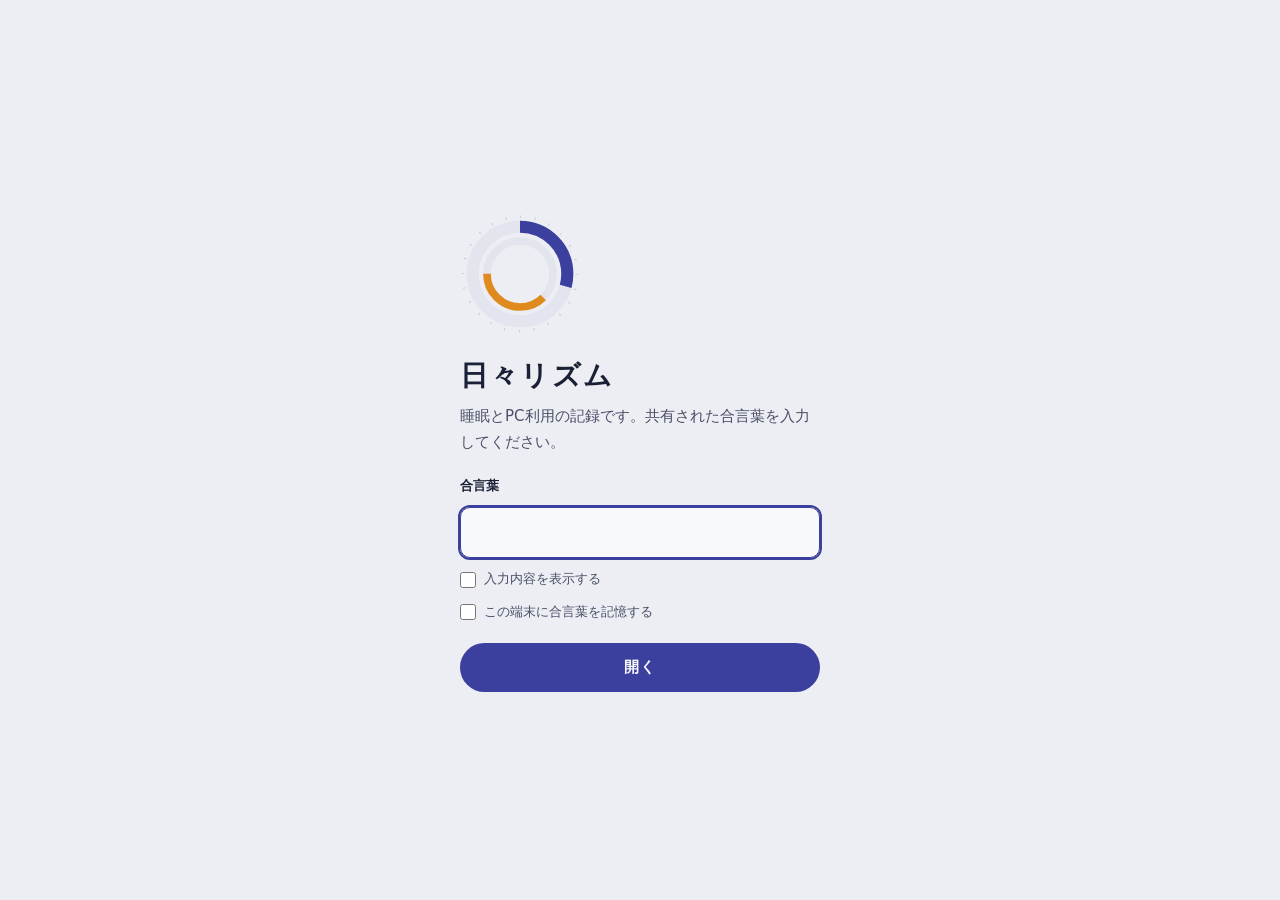
==== index.html @ 051078a7 "公開データを更新 2026-11-14T20:00+09:00" ====
<!doctype html>
<html lang="ja">
<head>
<meta charset="utf-8">
<meta name="viewport" content="width=device-width, initial-scale=1">
<meta name="robots" content="noindex, nofollow, noarchive">
<meta name="referrer" content="no-referrer">
<meta name="color-scheme" content="light dark">
<meta http-equiv="Content-Security-Policy" content="default-src 'none'; script-src 'self'; style-src 'self'; connect-src 'self'; img-src 'self' data:; base-uri 'none'; form-action 'self'">
<title>日々リズム</title>
<link rel="icon" href="data:,">
<link rel="stylesheet" href="style.css">
</head>
<body>

<main id="gate" class="gate" hidden>
  <form id="gate-form" class="gate-card" autocomplete="off">
    <svg class="gate-dial" viewBox="0 0 240 240" aria-hidden="true">
      <circle class="dial-track track-sleep" cx="120" cy="120" r="86"/>
      <circle class="dial-track track-pc" cx="120" cy="120" r="60"/>
      <circle class="dial-ticks" cx="120" cy="120" r="104"/>
      <circle class="gate-arc gate-arc-sleep" cx="120" cy="120" r="86"/>
      <circle class="gate-arc gate-arc-pc" cx="120" cy="120" r="60"/>
    </svg>
    <h1>日々リズム</h1>
    <p class="gate-lead">睡眠とPC利用の記録です。共有された合言葉を入力してください。</p>
    <label for="pass" class="field-label">合言葉</label>
    <input id="pass" name="pass" type="password" autocomplete="off" autocapitalize="off" spellcheck="false" required>
    <label class="check"><input id="show-pass" type="checkbox"> 入力内容を表示する</label>
    <label class="check"><input id="remember" type="checkbox"> この端末に合言葉を記憶する</label>
    <p id="gate-error" class="gate-error" role="alert" hidden></p>
    <button id="gate-submit" type="submit" class="primary">開く</button>
  </form>
</main>

<main id="fatal" class="gate" hidden>
  <div class="gate-card"><h1>日々リズム</h1><p id="fatal-text" class="gate-lead"></p></div>
</main>

<div id="app" hidden>
  <header class="top">
    <div>
      <h1>日々リズム</h1>
      <p class="sub">睡眠とPC利用の記録</p>
    </div>
    <div class="top-meta">
      <span id="updated"></span>
      <button id="lock" type="button" class="ghost">ロックする</button>
    </div>
  </header>

  <p id="sample-banner" class="banner" hidden>画面確認用の合成データを表示しています。実際の記録ではありません。</p>

  <section class="day" aria-labelledby="day-title">
    <div class="day-nav">
      <button id="prev" type="button" class="nav" aria-label="前の日">‹</button>
      <h2 id="day-title"></h2>
      <button id="next" type="button" class="nav" aria-label="次の日">›</button>
    </div>
    <div class="day-body">
      <div id="day-dial" class="day-dial"></div>
      <div class="tiles">
        <div class="tile tile-sleep">
          <div class="tile-label"><span class="key key-sleep"></span>睡眠</div>
          <div class="tile-value" id="sleep-value"></div>
          <div class="tile-note" id="sleep-note"></div>
        </div>
        <div class="tile tile-pc">
          <div class="tile-label"><span class="key key-pc"></span>PC</div>
          <div class="tile-value" id="pc-value"></div>
          <div class="tile-note" id="pc-note"></div>
        </div>
      </div>
    </div>
    <div id="detail" class="detail"></div>
  </section>

  <section class="block" aria-labelledby="rhythm-title">
    <div class="card-head">
      <h2 id="rhythm-title">リズム表</h2>
      <div class="seg" role="group" aria-label="表示期間">
        <button type="button" data-range="14">14日</button>
        <button type="button" data-range="30">30日</button>
      </div>
    </div>
    <ul class="legend">
      <li><span class="key key-sleep"></span>睡眠</li>
      <li><span class="key key-sleep-soft"></span>睡眠（実睡眠は不明）</li>
      <li><span class="key key-pc"></span>PC稼働</li>
      <li>※ PCは参考値</li>
    </ul>
    <div id="rhythm" class="rhythm"></div>
  </section>

  <section class="block" aria-labelledby="trend-title">
    <h2 id="trend-title">推移</h2>
    <div id="trend"></div>
  </section>

  <section class="block">
    <details id="table-details">
      <summary>表で見る</summary>
      <div id="table" class="table-wrap"></div>
    </details>
  </section>

  <section class="block notes" aria-labelledby="notes-title">
    <h2 id="notes-title">この記録の読み方</h2>
    <ul>
      <li>1日は日本時間の0時から24時です。夜の睡眠は日付をまたぐため、その日の0〜24時に入る分だけを数えています。</li>
      <li>睡眠はスマートバンドの記録です。昼寝などで実際に眠っていた時間が分からない場合は「◯時間〜◯時間」と幅で示します。</li>
      <li>PCの時間は、PCが「操作中」と判定していた時間です。実際に操作していた時間そのものではなく、機器の影響で長く出る日があります。その日は「参考値」と表示します。</li>
      <li>「記録なし」「未同期」「未取得」「一部欠測」は、ゼロではなく、分からないという意味です。</li>
      <li>PCの「◯時間以上」は、記録の一部が欠けていて、実際はそれより長いという意味です。平均とグラフには入れていません。</li>
      <li>PCについて記録しているのはアプリ名と時間だけです。画面の内容、閲覧したページ、入力した文字は記録していません。</li>
    </ul>
  </section>
</div>

<div id="tip" class="tip" role="tooltip" hidden></div>
<script src="app.js"></script>
</body>
</html>
---- style.css ----
/* 日々リズム：夜（睡眠）と灯り（PC）の2色を軸にした配色。役割で定義し、ライト／ダークを1か所で切り替える。
   外部フォントは使わない（CSP）。数字は各OSにある計器系の書体、和文は各OSの UD／ゴシック体を使う。 */
:root {
  color-scheme: light;
  --page: #eceef3;
  --surface: #f8f9fb;
  --ink: #1a2036;
  --ink-2: #4a5068;
  --muted: #7d8399;
  --grid: #dcdfe8;
  --axis: #b9bdcc;
  --track: #e2e5ee;
  --wash: rgba(26, 32, 54, 0.05);
  --sleep: #3b3f9e;
  --sleep-soft: #c4c6ec;
  --sleep-hatch: #3b3f9e;
  --pc: #e08a1e;
  --stage-deep: #262a73;
  --stage-rem: #5a5fc4;
  --stage-light: #a9acea;
  --warn: #c23a60;
  --warn-ink: #ffffff;
  --error: #c23a60;
  --focus: #3b3f9e;

  --font: "BIZ UDPGothic", "Hiragino Sans", "Hiragino Kaku Gothic ProN", "Noto Sans JP", "Yu Gothic UI", Meiryo, system-ui, sans-serif;
  --font-num: "Bahnschrift", "DIN Alternate", "DIN Condensed", "Roboto Condensed", "BIZ UDPGothic", "Hiragino Sans", sans-serif;
}
@media (prefers-color-scheme: dark) {
  :root {
    color-scheme: dark;
    --page: #10132a;
    --surface: #181c38;
    --ink: #e8eaf5;
    --ink-2: #b4b8cf;
    --muted: #868ba6;
    --grid: #262b4a;
    --axis: #3a4066;
    --track: #232847;
    --wash: rgba(232, 234, 245, 0.06);
    --sleep: #8d92f2;
    --sleep-soft: #33387a;
    --sleep-hatch: #8d92f2;
    --pc: #f2a541;
    --stage-deep: #5a5fc4;
    --stage-rem: #8d92f2;
    --stage-light: #c4c6ec;
    --warn: #e86a8c;
    --warn-ink: #10132a;
    --error: #f08aa6;
    --focus: #b9bcff;
  }
}

* { box-sizing: border-box; }
html { -webkit-text-size-adjust: 100%; }
body {
  margin: 0;
  background: var(--page);
  color: var(--ink);
  font-family: var(--font);
  font-size: 15px;
  line-height: 1.7;
}
[hidden] { display: none !important; }
h1, h2, h3, p, ul { margin: 0; }
button { font: inherit; color: inherit; }
:focus-visible { outline: 2px solid var(--focus); outline-offset: 2px; border-radius: 4px; }

/* ---------- 24時間の文字盤（共通） ---------- */
.dial { display: block; width: 100%; height: auto; overflow: visible; }
.dial-track { fill: none; stroke: var(--track); }
.track-sleep { stroke-width: 22; }
.track-pc { stroke-width: 14; }
/* 1時間ごとの目盛り（円周 2π×104 ÷ 24） */
.dial-ticks { fill: none; stroke: var(--axis); stroke-width: 5; stroke-dasharray: 1.2 26.027; transform: rotate(-90deg); transform-origin: 120px 120px; }
.dial-major { stroke: var(--ink-2); stroke-width: 2; }
.dial-hour { fill: var(--muted); font-family: var(--font-num); font-size: 12px; text-anchor: middle; dominant-baseline: central; }
.arc { fill: none; stroke-linecap: butt; }
.arc-sleep { stroke: var(--sleep); stroke-width: 22; }
.arc-soft { stroke: url(#dial-hatch); stroke-width: 22; }
.arc-pc { stroke: var(--pc); stroke-width: 14; }
.arc:hover { stroke-width: 26; }
.arc-pc:hover { stroke-width: 18; }
.hatch-bg { fill: var(--sleep-soft); }
.hatch-line { fill: var(--sleep-hatch); }

/* ---------- 合言葉の入力 ---------- */
.gate { min-height: 100vh; display: grid; place-items: center; padding: 24px 16px; }
.gate-card { width: 100%; max-width: 360px; display: grid; gap: 10px; }
.gate-dial { width: 132px; height: 132px; margin: 0 0 8px -6px; }
.gate-arc { fill: none; transform: rotate(-90deg); transform-origin: 120px 120px; }
/* 睡眠：0時〜7時（円周 540.35 の 7/24）、PC：9時〜18時（円周 376.99 の 9/24、9時から） */
.gate-arc-sleep { stroke: var(--sleep); stroke-width: 22; stroke-dasharray: 157.6 540.35; }
.gate-arc-pc { stroke: var(--pc); stroke-width: 14; stroke-dasharray: 0 141.37 141.37 376.99; }
.gate-card h1, #fatal h1 { font-size: 28px; font-weight: 700; letter-spacing: 0.08em; line-height: 1.3; }
.gate-lead { color: var(--ink-2); margin-bottom: 10px; }
.field-label { font-size: 13px; font-weight: 700; }
.gate-card input[type="password"], .gate-card input[type="text"] {
  width: 100%; font: inherit; font-size: 16px; color: var(--ink); background: var(--surface);
  border: 1px solid var(--axis); border-radius: 10px; padding: 11px 14px;
}
.gate-card input:focus-visible { outline-offset: 0; border-color: var(--focus); }
.check { display: flex; align-items: center; gap: 8px; font-size: 13px; color: var(--ink-2); }
.check input { accent-color: var(--sleep); width: 16px; height: 16px; margin: 0; }
.gate-error { color: var(--error); font-size: 13px; font-weight: 700; }
.primary {
  margin-top: 10px; padding: 12px 16px; border: 0; border-radius: 999px; cursor: pointer;
  background: var(--sleep); color: var(--surface); font-weight: 700; letter-spacing: 0.1em;
}
.primary:hover { filter: brightness(1.08); }
.primary:disabled { opacity: 0.6; cursor: progress; }

/* ---------- 全体 ---------- */
#app { max-width: 920px; margin: 0 auto; padding: 24px 16px 64px; display: grid; gap: 40px; }
.top, .banner { margin-bottom: -20px; }
.top { display: flex; justify-content: space-between; align-items: center; gap: 12px; flex-wrap: wrap; }
.top h1 { font-size: 20px; font-weight: 700; letter-spacing: 0.08em; line-height: 1.3; }
.sub { color: var(--muted); font-size: 12px; }
.top-meta { display: flex; align-items: center; gap: 14px; color: var(--muted); font-size: 12px; }
.ghost {
  background: none; border: 1px solid var(--axis); border-radius: 999px; padding: 4px 12px;
  font-size: 12px; color: var(--ink-2); cursor: pointer;
}
.ghost:hover { background: var(--wash); }
.banner {
  background: var(--warn); color: var(--warn-ink); border-radius: 10px; padding: 9px 14px; font-size: 13px; font-weight: 700;
}

/* 区切り：その日のパネルだけが面を持ち、ほかは線と見出しだけで区切る */
.block { border-top: 1px solid var(--axis); padding-top: 14px; min-width: 0; }
.block h2 { font-size: 17px; font-weight: 700; letter-spacing: 0.04em; }
.card-head { display: flex; justify-content: space-between; align-items: center; gap: 12px; margin-bottom: 10px; }

/* ---------- その日 ---------- */
.day { background: var(--surface); border-radius: 24px; padding: 20px 24px 24px; min-width: 0; }
.day-nav { display: flex; align-items: center; gap: 12px; }
.day-nav h2 { font-size: 20px; font-weight: 700; letter-spacing: 0.02em; flex: 1; text-align: center; font-feature-settings: "palt"; }
.nav {
  width: 40px; height: 40px; border-radius: 50%; border: 1px solid var(--axis); background: none;
  font-size: 22px; line-height: 1; cursor: pointer; flex: none;
}
.nav:hover:not(:disabled) { background: var(--wash); }
.nav:disabled { opacity: 0.3; cursor: default; }

.day-body { display: grid; grid-template-columns: minmax(0, 300px) minmax(0, 1fr); gap: 16px 40px; align-items: center; margin-top: 16px; }
.day-dial { max-width: 300px; width: 100%; padding: 6px; }
.tiles { display: grid; gap: 28px; align-content: center; }
.tile { min-width: 0; padding-left: 16px; border-left: 4px solid var(--sleep); }
.tile-pc { border-left-color: var(--pc); }
.tile-label { display: flex; align-items: center; gap: 8px; color: var(--ink-2); font-size: 13px; font-weight: 700; }
.tile-label .key { display: none; }
.tile-value {
  font-family: var(--font-num); font-size: 56px; font-weight: 400; line-height: 1.05; margin-top: 2px;
  font-variant-numeric: tabular-nums; letter-spacing: -0.01em; overflow-wrap: anywhere;
}
.tile-value.is-unknown { font-family: var(--font); color: var(--muted); font-size: 28px; font-weight: 700; letter-spacing: 0.04em; line-height: 1.4; }
.tile-value small { font-family: var(--font); font-size: 0.3em; font-weight: 700; margin: 0 6px 0 3px; letter-spacing: 0; color: var(--ink-2); }
.tile-note { color: var(--ink-2); font-size: 12px; margin-top: 6px; display: flex; flex-wrap: wrap; gap: 6px; align-items: center; }
.badge {
  display: inline-flex; align-items: center; gap: 5px; border: 1px solid var(--axis); border-radius: 999px;
  padding: 0 9px; font-size: 11px; font-weight: 700; color: var(--ink-2); white-space: nowrap; line-height: 1.8;
}
.badge::before { content: ""; width: 6px; height: 6px; border-radius: 50%; background: var(--muted); }
.badge.is-warn { border-color: var(--warn); color: var(--warn); }
.badge.is-warn::before { background: var(--warn); border-radius: 1px; transform: rotate(45deg); }

.key { width: 12px; height: 12px; border-radius: 3px; flex: none; display: inline-block; }
.key-sleep { background: var(--sleep); }
.key-pc { background: var(--pc); }
.key-sleep-soft, .blk.is-soft, .bar-soft {
  background-color: var(--sleep-soft);
  background-image: repeating-linear-gradient(45deg, transparent 0 3px, var(--sleep-hatch) 3px 4px);
}

/* ---------- 日別の詳細 ---------- */
.detail { margin-top: 24px; padding-top: 18px; border-top: 1px solid var(--grid); display: grid; gap: 20px 40px; grid-template-columns: 1fr 1fr; }
.detail > div { min-width: 0; }
.detail h3 { font-size: 13px; color: var(--ink-2); font-weight: 700; margin-bottom: 10px; }
.facts { display: grid; grid-template-columns: auto 1fr; gap: 4px 16px; font-size: 14px; margin: 0; }
.facts dt { color: var(--ink-2); }
.facts dd { margin: 0; font-family: var(--font-num); font-size: 16px; font-variant-numeric: tabular-nums; }
.stages { display: flex; gap: 2px; height: 10px; margin: 14px 0 8px; }
.stages span { display: block; border-radius: 5px; min-width: 2px; }
.stage-deep { background: var(--stage-deep); }
.stage-rem { background: var(--stage-rem); }
.stage-light { background: var(--stage-light); }
.legend { list-style: none; padding: 0; display: flex; flex-wrap: wrap; gap: 4px 16px; font-size: 12px; color: var(--ink-2); }
.legend li { display: flex; align-items: center; gap: 6px; }
.apps { display: grid; gap: 8px; }
.app { display: grid; grid-template-columns: minmax(0, 1fr) auto; gap: 2px 10px; font-size: 13px; }
.app-name { overflow: hidden; text-overflow: ellipsis; white-space: nowrap; }
.app-time { color: var(--ink-2); font-family: var(--font-num); font-variant-numeric: tabular-nums; }
.app-bar { grid-column: 1 / -1; height: 4px; border-radius: 2px; background: var(--track); overflow: hidden; }
.app-bar span { display: block; height: 100%; background: var(--pc); border-radius: 2px; }
.caveat { grid-column: 1 / -1; font-size: 12px; color: var(--ink-2); border-top: 1px solid var(--grid); padding-top: 14px; display: grid; gap: 6px; }
.caveat p { overflow-wrap: anywhere; }
.caveat summary { font-weight: 700; }
.empty { color: var(--muted); font-size: 13px; }

/* ---------- タイムライン（0〜24時の帯） ---------- */
.lanes { position: relative; display: grid; gap: 2px; }
.lane { position: relative; display: block; height: 8px; background: var(--track); border-radius: 2px; overflow: hidden; }
.blk { position: absolute; top: 0; bottom: 0; min-width: 1px; display: block; }
.blk.is-sleep { background-color: var(--sleep); }
.blk.is-pc { background-color: var(--pc); }
.lanes::before {
  /* 6時間ごとの目盛り線 */
  content: ""; position: absolute; inset: -3px 0; pointer-events: none; z-index: 1;
  background-image: linear-gradient(to right, var(--axis) 1px, transparent 1px);
  background-size: 25% 100%; opacity: 0.7;
}
.hours { position: relative; display: block; height: 16px; font-size: 11px; color: var(--muted); font-family: var(--font-num); font-variant-numeric: tabular-nums; }
.hours span { position: absolute; top: 0; transform: translateX(-50%); }
.hours span.is-first { transform: none; }
.hours span.is-last { transform: translateX(-100%); }

/* ---------- リズム表 ---------- */
.seg { display: inline-flex; border: 1px solid var(--axis); border-radius: 999px; padding: 2px; }
.seg button { border: 0; background: none; padding: 3px 14px; font-size: 12px; cursor: pointer; color: var(--ink-2); border-radius: 999px; }
.seg button[aria-pressed="true"] { background: var(--ink); color: var(--page); font-weight: 700; }
.rhythm { margin-top: 14px; display: grid; }
.rhythm-head, .row { display: grid; grid-template-columns: 58px minmax(0, 1fr) 104px; column-gap: 12px; align-items: center; }
.rhythm-head { padding: 0 8px 4px; }
.rhythm-head .hours { grid-column: 2; margin: 0; }
.row {
  width: 100%; border: 0; background: none; text-align: left; padding: 5px 8px; border-radius: 8px; cursor: pointer;
}
.row:hover { background: var(--wash); }
.row.is-selected { background: var(--surface); box-shadow: inset 3px 0 0 var(--sleep); }
.row:disabled { cursor: default; opacity: 0.55; }
.row-date { font-family: var(--font-num); font-size: 13px; font-variant-numeric: tabular-nums; white-space: nowrap; }
.row-date small { font-family: var(--font); color: var(--muted); margin-left: 4px; font-size: 11px; }
.row-totals { display: grid; font-family: var(--font-num); font-size: 12px; line-height: 1.35; color: var(--ink-2); font-variant-numeric: tabular-nums; white-space: nowrap; }
.row-totals b { font-family: var(--font); font-weight: 400; color: var(--muted); display: inline-block; width: 24px; font-size: 11px; }

/* ---------- 推移 ---------- */
#trend { margin-top: 4px; }
.chart + .chart { margin-top: 26px; }
.chart-head { display: flex; flex-wrap: wrap; align-items: center; gap: 4px 8px; font-size: 13px; font-weight: 700; margin-top: 10px; }
.chart-head .avg { color: var(--ink-2); font-weight: 400; font-size: 12px; margin-left: auto; }
.plot { position: relative; height: 140px; margin: 12px 0 0 48px; }
.tick { position: absolute; left: 0; right: 0; border-top: 1px dashed var(--grid); }
.tick.is-base { border-top: 1px solid var(--axis); }
.tick span { position: absolute; right: 100%; margin-right: 8px; top: -0.75em; font-size: 11px; color: var(--muted); font-variant-numeric: tabular-nums; white-space: nowrap; }
.cols { position: absolute; inset: 0; display: flex; }
.col { flex: 1 1 0; min-width: 0; height: 100%; border: 0; background: none; padding: 0 2px; cursor: pointer; display: flex; align-items: flex-end; justify-content: center; border-radius: 6px 6px 0 0; }
.col:hover { background: var(--wash); }
.col.is-selected { background: var(--surface); }
.bar { width: 100%; max-width: 22px; display: flex; flex-direction: column; justify-content: flex-end; border-radius: 11px 11px 0 0; overflow: hidden; }
.bar-sleep, .bar-solid { background: var(--sleep); }
.bar-pc { background: var(--pc); }
.bar-soft { flex: none; }
.bar-solid { flex: 1 1 auto; }
.none-mark { width: 6px; height: 2px; background: var(--axis); margin-bottom: 4px; }
.xlabels { display: flex; margin: 6px 0 0 48px; font-size: 11px; color: var(--muted); font-family: var(--font-num); font-variant-numeric: tabular-nums; }
.xlabels span { flex: 1 1 0; min-width: 0; text-align: center; white-space: nowrap; overflow: visible; }

/* ---------- 表 ---------- */
summary { cursor: pointer; font-weight: 700; }
#table-details > summary { font-size: 17px; letter-spacing: 0.04em; }
.table-wrap { overflow-x: auto; margin-top: 12px; }
table { border-collapse: collapse; width: 100%; font-size: 13px; font-variant-numeric: tabular-nums; }
th, td { text-align: left; padding: 7px 12px 7px 0; border-bottom: 1px solid var(--grid); white-space: nowrap; }
th { color: var(--ink-2); font-weight: 700; font-size: 12px; }

/* ---------- 読み方 ---------- */
.notes { color: var(--ink-2); font-size: 13px; }
.notes h2 { margin-bottom: 8px; color: var(--ink); }
.notes ul { padding-left: 18px; display: grid; gap: 6px; max-width: 40em; }

.tip {
  position: fixed; z-index: 10; pointer-events: none; max-width: 260px;
  background: var(--ink); color: var(--page); font-size: 12px; line-height: 1.5; padding: 7px 10px; border-radius: 8px;
  white-space: pre-line;
}

@media (max-width: 680px) {
  #app { gap: 32px; }
  .day { padding: 16px 16px 20px; border-radius: 20px; margin-left: -4px; margin-right: -4px; }
  .day-nav h2 { font-size: 17px; }
  .day-body { grid-template-columns: 1fr; justify-items: center; }
  .day-dial { max-width: 240px; }
  .tiles { grid-template-columns: 1fr 1fr; gap: 16px; width: 100%; }
  .tile { padding-left: 12px; border-left-width: 3px; }
  .tile-value { font-size: 36px; }
  .tile-value.is-unknown { font-size: 19px; }
  .detail { grid-template-columns: 1fr; }
  .rhythm-head, .row { grid-template-columns: 44px minmax(0, 1fr) 92px; column-gap: 8px; }
  .row { padding: 5px 4px; }
  .rhythm-head { padding: 0 4px 4px; }
}

@media (prefers-reduced-motion: reduce) {
  * { transition: none !important; animation: none !important; }
}

@media print {
  :root {
    color-scheme: light;
    --page: #fff; --surface: #fff; --ink: #000; --ink-2: #333; --muted: #666; --grid: #ddd; --axis: #999;
    --track: #eee; --wash: transparent; --sleep: #3b3f9e; --sleep-soft: #c4c6ec; --sleep-hatch: #3b3f9e; --pc: #e08a1e;
  }
  * { -webkit-print-color-adjust: exact; print-color-adjust: exact; }
  .gate, .nav, #lock, .seg, .tip, summary { display: none !important; }
  .day, .block { break-inside: avoid; }
  .day { border: 1px solid #bbb; }
  #app { max-width: none; padding: 0; }
}
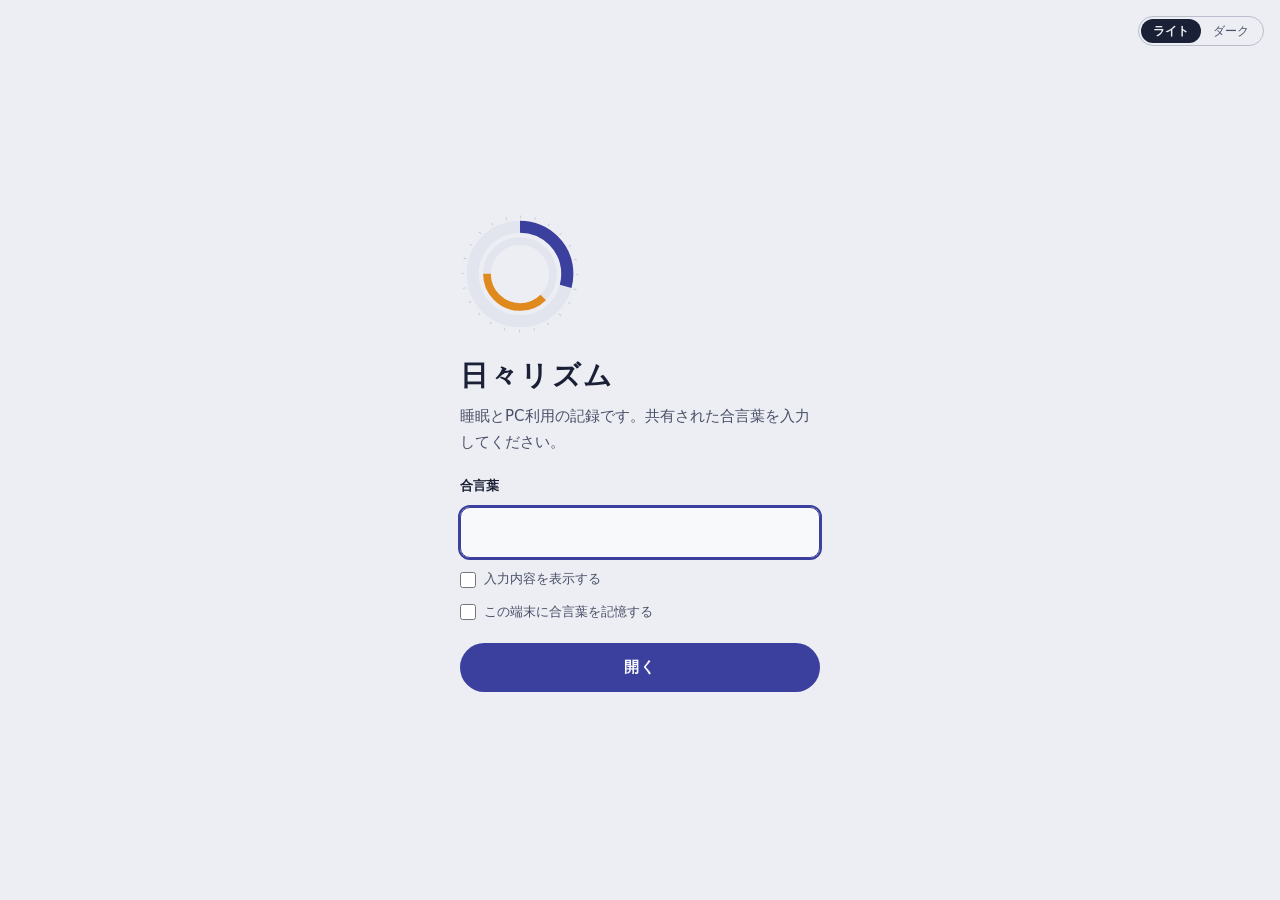
==== commit 26a61ed6: "公開データを更新 2026-11-20T14:00+09:00" ====
--- a/index.html
+++ b/index.html
@@ -14,6 +14,10 @@
 <body>
 
 <main id="gate" class="gate" hidden>
+  <div class="seg theme-seg theme-seg-gate" role="group" aria-label="画面の明るさ">
+    <button type="button" data-theme-choice="light">ライト</button>
+    <button type="button" data-theme-choice="dark">ダーク</button>
+  </div>
   <form id="gate-form" class="gate-card" autocomplete="off">
     <svg class="gate-dial" viewBox="0 0 240 240" aria-hidden="true">
       <circle class="dial-track track-sleep" cx="120" cy="120" r="86"/>
@@ -45,6 +49,10 @@
     </div>
     <div class="top-meta">
       <span id="updated"></span>
+      <div class="seg theme-seg" role="group" aria-label="画面の明るさ">
+        <button type="button" data-theme-choice="light">ライト</button>
+        <button type="button" data-theme-choice="dark">ダーク</button>
+      </div>
       <button id="lock" type="button" class="ghost">ロックする</button>
     </div>
   </header>
@@ -110,8 +118,8 @@
       <li>1日は日本時間の0時から24時です。夜の睡眠は日付をまたぐため、その日の0〜24時に入る分だけを数えています。</li>
       <li>睡眠はスマートバンドの記録です。昼寝などで実際に眠っていた時間が分からない場合は「◯時間〜◯時間」と幅で示します。</li>
       <li>PCの時間は、PCが「操作中」と判定していた時間です。実際に操作していた時間そのものではなく、機器の影響で長く出る日があります。その日は「参考値」と表示します。</li>
-      <li>「記録なし」「未同期」「未取得」「一部欠測」は、ゼロではなく、分からないという意味です。</li>
-      <li>PCの「◯時間以上」は、記録の一部が欠けていて、実際はそれより長いという意味です。平均とグラフには入れていません。</li>
+      <li>「—」はその日の記録がないという意味で、ゼロではありません。平均とグラフには入れていません。</li>
+      <li>PCの時間は、記録できていた時間だけを数えています。</li>
       <li>PCについて記録しているのはアプリ名と時間だけです。画面の内容、閲覧したページ、入力した文字は記録していません。</li>
     </ul>
   </section>
--- a/style.css
+++ b/style.css
@@ -26,8 +26,9 @@
   --font: "BIZ UDPGothic", "Hiragino Sans", "Hiragino Kaku Gothic ProN", "Noto Sans JP", "Yu Gothic UI", Meiryo, system-ui, sans-serif;
   --font-num: "Bahnschrift", "DIN Alternate", "DIN Condensed", "Roboto Condensed", "BIZ UDPGothic", "Hiragino Sans", sans-serif;
 }
+/* 画面右上の切り替えで data-theme を付ける。未選択なら端末の設定に従う */
 @media (prefers-color-scheme: dark) {
-  :root {
+  :root:not([data-theme="light"]) {
     color-scheme: dark;
     --page: #10132a;
     --surface: #181c38;
@@ -51,6 +52,29 @@
     --focus: #b9bcff;
   }
 }
+:root[data-theme="dark"] {
+  color-scheme: dark;
+  --page: #10132a;
+  --surface: #181c38;
+  --ink: #e8eaf5;
+  --ink-2: #b4b8cf;
+  --muted: #868ba6;
+  --grid: #262b4a;
+  --axis: #3a4066;
+  --track: #232847;
+  --wash: rgba(232, 234, 245, 0.06);
+  --sleep: #8d92f2;
+  --sleep-soft: #33387a;
+  --sleep-hatch: #8d92f2;
+  --pc: #f2a541;
+  --stage-deep: #5a5fc4;
+  --stage-rem: #8d92f2;
+  --stage-light: #c4c6ec;
+  --warn: #e86a8c;
+  --warn-ink: #10132a;
+  --error: #f08aa6;
+  --focus: #b9bcff;
+}
 
 * { box-sizing: border-box; }
 html { -webkit-text-size-adjust: 100%; }
@@ -117,10 +141,10 @@
 .top { display: flex; justify-content: space-between; align-items: center; gap: 12px; flex-wrap: wrap; }
 .top h1 { font-size: 20px; font-weight: 700; letter-spacing: 0.08em; line-height: 1.3; }
 .sub { color: var(--muted); font-size: 12px; }
-.top-meta { display: flex; align-items: center; gap: 14px; color: var(--muted); font-size: 12px; }
+.top-meta { display: flex; flex-wrap: wrap; justify-content: flex-end; align-items: center; gap: 8px 14px; color: var(--muted); font-size: 12px; }
 .ghost {
   background: none; border: 1px solid var(--axis); border-radius: 999px; padding: 4px 12px;
-  font-size: 12px; color: var(--ink-2); cursor: pointer;
+  font-size: 12px; color: var(--ink-2); cursor: pointer; white-space: nowrap;
 }
 .ghost:hover { background: var(--wash); }
 .banner {
@@ -219,6 +243,8 @@
 .seg { display: inline-flex; border: 1px solid var(--axis); border-radius: 999px; padding: 2px; }
 .seg button { border: 0; background: none; padding: 3px 14px; font-size: 12px; cursor: pointer; color: var(--ink-2); border-radius: 999px; }
 .seg button[aria-pressed="true"] { background: var(--ink); color: var(--page); font-weight: 700; }
+.theme-seg button { padding: 2px 12px; white-space: nowrap; }
+.theme-seg-gate { position: fixed; top: 16px; right: 16px; }
 .rhythm { margin-top: 14px; display: grid; }
 .rhythm-head, .row { display: grid; grid-template-columns: 58px minmax(0, 1fr) 104px; column-gap: 12px; align-items: center; }
 .rhythm-head { padding: 0 8px 4px; }
@@ -296,7 +322,7 @@
 }
 
 @media print {
-  :root {
+  :root, :root[data-theme] {
     color-scheme: light;
     --page: #fff; --surface: #fff; --ink: #000; --ink-2: #333; --muted: #666; --grid: #ddd; --axis: #999;
     --track: #eee; --wash: transparent; --sleep: #3b3f9e; --sleep-soft: #c4c6ec; --sleep-hatch: #3b3f9e; --pc: #e08a1e;
